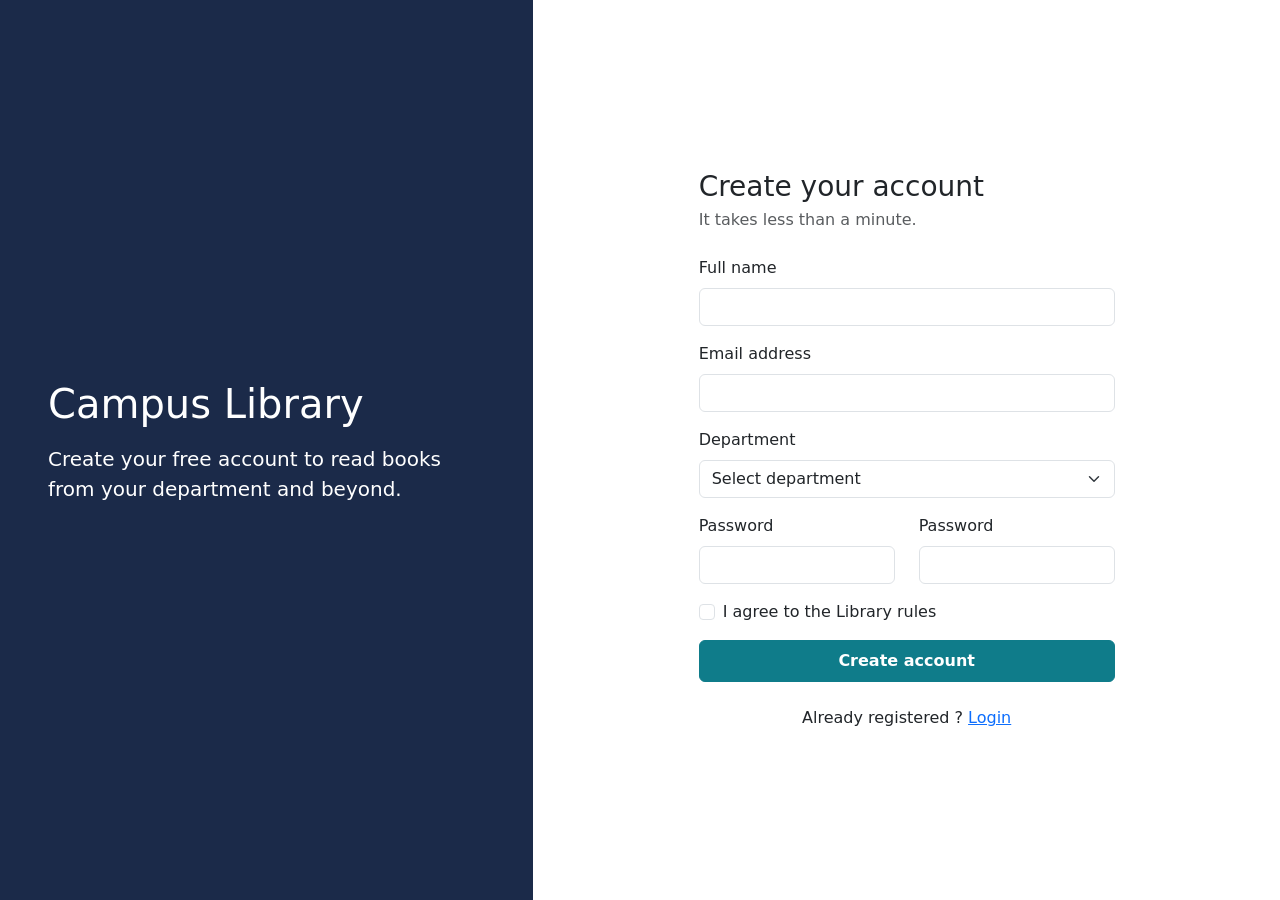
==== register.html @ 037d3c03 "feat: add login and registration pages for library management system" ====
<!DOCTYPE html>
<html lang="en">
<head>
    <meta charset="UTF-8">
    <meta name="viewport" content="width=device-width, initial-scale=1.0">
    <link href="https://cdn.jsdelivr.net/npm/bootstrap@5.3.8/dist/css/bootstrap.min.css" 
    rel="stylesheet" integrity="sha384-sRIl4kxILFvY47J16cr9ZwB07vP4J8+LH7qKQnuqkuIAvNWLzeN8tE5YBujZqJLB" 
    crossorigin="anonymous">
    <link rel="stylesheet" href="css/style.css">
    <title>Register </title>
</head>
<body>

    <main class="container-fluid">
        <div class="row min-vh-100">
             
            <!--Left panel of the registration page-->
            <section class="col-lg-5 d-none d-lg-flex flex-column justify-content-center p-5 auth-left">
                <h1 class="display-6 mb-3">Campus Library</h1>
                <p class="fs-5">Create your free account to read books from your department and beyond.</p>
            </section>

            <!--Right panel - form area-->
            <section class="col-lg-7 d-flex align-items-center justify-content-center p-4">
                <div class="auth-card w-100">
                    <h3 class="mb-1">Create your account</h3>
                    <p class="text-muted mb-4">It takes less than a minute.</p>

                    <form action="" class="registerForm" novalidate>
                        <div class="mb-3">
                            <label for="fullName" class="form-label">Full name</label>
                            <input type="email" class="form-control" id="fullName" autocomplete="name" data-validate>
                            <div class="invalid-feedback"></div>
                        </div>

                        <div class="mb-3">
                            <label for="email" class="form-label">Email address</label>
                            <input type="email" class="form-control" id="email" autocomplete="email" data-validate>
                            <div class="invalid-feedback"></div>
                        </div>

                        <div class="mb-3">
                            <label for="department" class="form-label">Department</label>
                            <select id="department" class="form-select" data-validate>
                                <option value="">Select department</option>
                                <option>Computer Science</option>
                                <option>Electronics</option>
                                <option>Mechanical</option>
                                <option>Civil</option>
                            </select>
                            <div class="invalid-feedback"></div>
                        </div>

                        <div class="row">
                            <div class="col-md-6 mb-3">
                                <label for="password" class="form-label">Password</label>
                                <input type="password" class="form-control" id="password" data-validate autocomplete="new-password">
                                <div class="invalid-feedback"></div>
                            </div>
                            <div class="col-md-6 mb-3">
                                <label for="confirmPassword" class="form-label">Password</label>
                                <input type="password" class="form-control" id="confirmPassword" data-validate autocomplete="new-password">
                                <div class="invalid-feedback"></div>
                            </div>
                        </div>
                        <div class="mb-3">
                            <div class="form-check">
                                <input type="checkbox" class="form-check-input" id="term" data-validate>
                                <label for="terms" class="form-check-label">I agree to the Library rules</label>
                                <div class="invalid-feedback"></div>
                            </div>
                        </div>

                        <button class="btn btn-lms w-100 py-2">Create account</button>
                    </form>

                    <p class="text-center mt-4 mb-0">Already registered ? <a href="index.html">Login</a></p>
                </div>
            </section>
        </div>
    </main>

    <script src="js/script.js"></script>
    <script src="https://cdn.jsdelivr.net/npm/bootstrap@5.3.8/dist/js/bootstrap.bundle.min.js" 
    integrity="sha384-FKyoEForCGlyvwx9Hj09JcYn3nv7wiPVlz7YYwJrWVcXK/BmnVDxM+D2scQbITxI" 
    crossorigin="anonymous"></script>
</body>
</html>
---- css/style.css ----
/*Design Tokens*/
:root {
    --lms-navy: #1b2a49;
    --lms-teal: #0f7c8a
}

/*Left section of the Login and Registration pages*/
.auth-left {
    background-color: var(--lms-navy);
    color: #fff;
}

/*Right section of the Login Page*/
.auth-card {
    max-width: 26rem;
}

/*Auth-Button*/
.btn-lms {
    background-color: var(--lms-teal);
    border-color: var(--lms-teal);
    color: #fff;
    font-weight: 600;
}

.btn-lms:hover,
.btn-lms:focus {
    background-color: var(--lms-navy);
    border-color: var(--lms-navy);
    color: #fff;
}
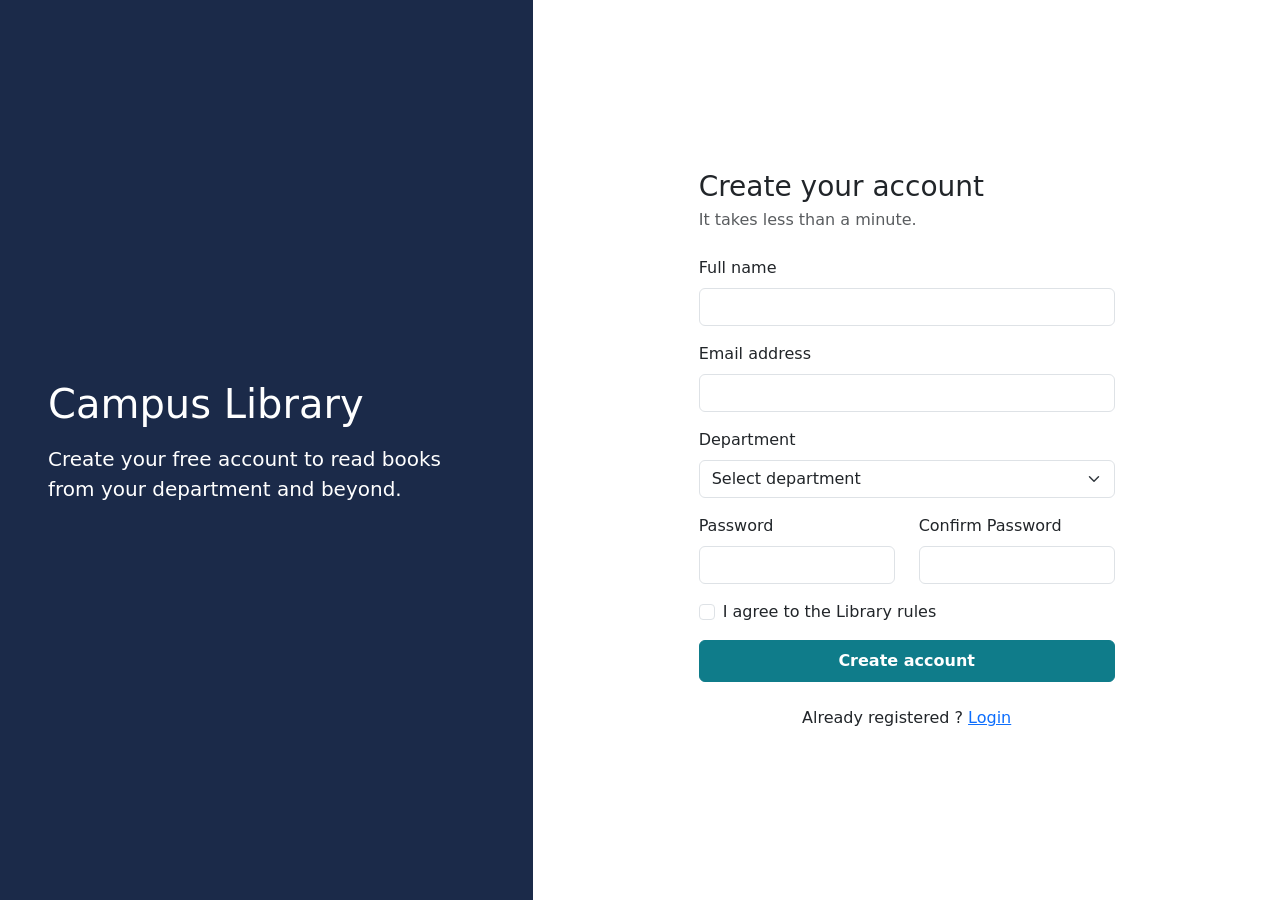
==== commit 9406501d: "minor correction" ====
--- a/register.html
+++ b/register.html
@@ -26,10 +26,10 @@
                     <h3 class="mb-1">Create your account</h3>
                     <p class="text-muted mb-4">It takes less than a minute.</p>
 
-                    <form action="" class="registerForm" novalidate>
+                    <form action="" id="registerForm" novalidate>
                         <div class="mb-3">
                             <label for="fullName" class="form-label">Full name</label>
-                            <input type="email" class="form-control" id="fullName" autocomplete="name" data-validate>
+                            <input type="text" class="form-control" id="fullName" autocomplete="name" data-validate>
                             <div class="invalid-feedback"></div>
                         </div>
 
@@ -43,10 +43,10 @@
                             <label for="department" class="form-label">Department</label>
                             <select id="department" class="form-select" data-validate>
                                 <option value="">Select department</option>
-                                <option>Computer Science</option>
-                                <option>Electronics</option>
-                                <option>Mechanical</option>
-                                <option>Civil</option>
+                                <option value="CSE">Computer Science</option>
+                                <option value="EEE">Electronics</option>
+                                <option value="Mech">Mechanical</option>
+                                <option value="Civil">Civil</option>
                             </select>
                             <div class="invalid-feedback"></div>
                         </div>
@@ -58,14 +58,14 @@
                                 <div class="invalid-feedback"></div>
                             </div>
                             <div class="col-md-6 mb-3">
-                                <label for="confirmPassword" class="form-label">Password</label>
+                                <label for="confirmPassword" class="form-label">Confirm Password</label>
                                 <input type="password" class="form-control" id="confirmPassword" data-validate autocomplete="new-password">
                                 <div class="invalid-feedback"></div>
                             </div>
                         </div>
                         <div class="mb-3">
                             <div class="form-check">
-                                <input type="checkbox" class="form-check-input" id="term" data-validate>
+                                <input type="checkbox" class="form-check-input" id="terms" data-validate>
                                 <label for="terms" class="form-check-label">I agree to the Library rules</label>
                                 <div class="invalid-feedback"></div>
                             </div>
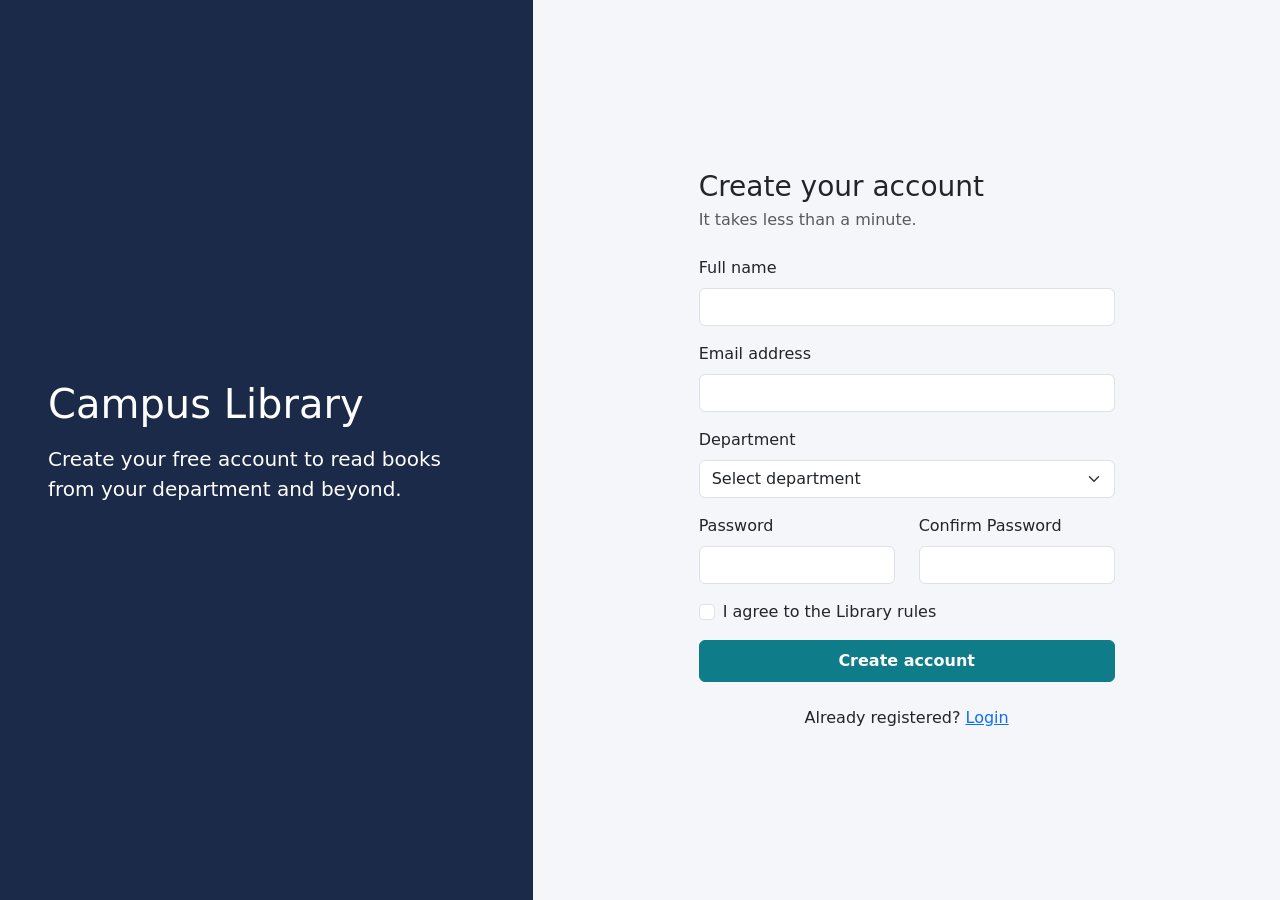
==== commit 7a93ba8c: "fix: make corrections and add landing page" ====
--- a/register.html
+++ b/register.html
@@ -1,19 +1,20 @@
 <!DOCTYPE html>
 <html lang="en">
+
 <head>
     <meta charset="UTF-8">
     <meta name="viewport" content="width=device-width, initial-scale=1.0">
-    <link href="https://cdn.jsdelivr.net/npm/bootstrap@5.3.8/dist/css/bootstrap.min.css" 
-    rel="stylesheet" integrity="sha384-sRIl4kxILFvY47J16cr9ZwB07vP4J8+LH7qKQnuqkuIAvNWLzeN8tE5YBujZqJLB" 
-    crossorigin="anonymous">
+    <link href="https://cdn.jsdelivr.net/npm/bootstrap@5.3.8/dist/css/bootstrap.min.css" rel="stylesheet"
+        integrity="sha384-sRIl4kxILFvY47J16cr9ZwB07vP4J8+LH7qKQnuqkuIAvNWLzeN8tE5YBujZqJLB" crossorigin="anonymous">
     <link rel="stylesheet" href="css/style.css">
-    <title>Register </title>
+    <title>Register</title>
 </head>
+
 <body>
 
     <main class="container-fluid">
         <div class="row min-vh-100">
-             
+
             <!--Left panel of the registration page-->
             <section class="col-lg-5 d-none d-lg-flex flex-column justify-content-center p-5 auth-left">
                 <h1 class="display-6 mb-3">Campus Library</h1>
@@ -26,6 +27,8 @@
                     <h3 class="mb-1">Create your account</h3>
                     <p class="text-muted mb-4">It takes less than a minute.</p>
 
+                    <div id="formAlert" class="alert d-none" role="alert"></div>
+                    
                     <form action="" id="registerForm" novalidate>
                         <div class="mb-3">
                             <label for="fullName" class="form-label">Full name</label>
@@ -54,15 +57,19 @@
                         <div class="row">
                             <div class="col-md-6 mb-3">
                                 <label for="password" class="form-label">Password</label>
-                                <input type="password" class="form-control" id="password" data-validate autocomplete="new-password">
+                                <input type="password" class="form-control" id="password" data-validate
+                                    autocomplete="new-password">
                                 <div class="invalid-feedback"></div>
                             </div>
+
                             <div class="col-md-6 mb-3">
                                 <label for="confirmPassword" class="form-label">Confirm Password</label>
-                                <input type="password" class="form-control" id="confirmPassword" data-validate autocomplete="new-password">
+                                <input type="password" class="form-control" id="confirmPassword" data-validate
+                                    autocomplete="new-password">
                                 <div class="invalid-feedback"></div>
                             </div>
                         </div>
+
                         <div class="mb-3">
                             <div class="form-check">
                                 <input type="checkbox" class="form-check-input" id="terms" data-validate>
@@ -71,18 +78,19 @@
                             </div>
                         </div>
 
-                        <button class="btn btn-lms w-100 py-2">Create account</button>
+                        <button type="submit" class="btn btn-lms w-100 py-2">Create account</button>
                     </form>
 
-                    <p class="text-center mt-4 mb-0">Already registered ? <a href="index.html">Login</a></p>
+                    <p class="text-center mt-4 mb-0">Already registered? <a href="index.html">Login</a></p>
                 </div>
             </section>
         </div>
     </main>
 
     <script src="js/script.js"></script>
-    <script src="https://cdn.jsdelivr.net/npm/bootstrap@5.3.8/dist/js/bootstrap.bundle.min.js" 
-    integrity="sha384-FKyoEForCGlyvwx9Hj09JcYn3nv7wiPVlz7YYwJrWVcXK/BmnVDxM+D2scQbITxI" 
-    crossorigin="anonymous"></script>
+    <script src="https://cdn.jsdelivr.net/npm/bootstrap@5.3.8/dist/js/bootstrap.bundle.min.js"
+        integrity="sha384-FKyoEForCGlyvwx9Hj09JcYn3nv7wiPVlz7YYwJrWVcXK/BmnVDxM+D2scQbITxI"
+        crossorigin="anonymous"></script>
 </body>
+
 </html>
--- a/css/style.css
+++ b/css/style.css
@@ -1,7 +1,9 @@
 /*Design Tokens*/
 :root {
-    --lms-navy: #1b2a49;
-    --lms-teal: #0f7c8a
+  --lms-navy: #1b2a49;
+  --lms-teal: #0f7c8a;
+  --lms-bg: #f4f6f9;
+  --accent: var(--lms-teal);
 }
 
 /*Left section of the Login and Registration pages*/
@@ -28,4 +30,77 @@
     background-color: var(--lms-navy);
     border-color: var(--lms-navy);
     color: #fff;
-}+}
+
+
+body {
+    background-color: var(--lms-bg);
+    min-height: 100vh;
+}
+
+.site-nav {
+    background-color: var(--lms-navy);
+}
+
+.hero {
+    background-color: var(--lms-navy);
+    color: #fff;
+    padding: 3rem 0 4rem;
+}
+
+.nav-pills .nav-link {
+    color: var(--lms-navy);
+    font-weight: 600;
+}
+
+.nav-pills .nav-link.active {
+    background-color: var(--lms-teal);
+    color: #fff;
+}
+
+.book-card {
+    display: block;
+    height: 100%;
+    background-color: #fff;
+    border: 1px solid #e1e5ec;
+    border-radius: 0.5rem;
+    overflow: hidden;
+    text-decoration: none;
+    color: inherit;
+    transition: transform 0.2s ease, box-shadow 0.2s;
+}
+
+.book-card:hover {
+    transform: translateY(-5px);
+    box-shadow: 0 4px 8px rgba(0, 0, 0, 0.1);
+    color: inherit;
+}
+
+.book-cover {
+    position: relative;
+    aspect-ratio: 3 / 4;
+    background-color: var(--accent);
+    color: #fff;
+    padding: 1rem;
+    display: flex;
+    align-items: flex-end;
+    font-weight: 700;
+}
+
+.book-cover img {
+  position: absolute;
+  inset: 0;
+  width: 100%;
+  height: 100%;
+  object-fit: cover;
+}
+
+.read-link {
+    color: var(--accent);
+    font-weight: 600;
+    font-size: 0.9rem;
+}
+.dept-cs { --accent: #0f7c8a; }
+.dept-ece { --accent: #6a4c93; }
+.dept-mech { --accent: #b5541c; }
+.dept-civil { --accent: #3b7d3a; }
